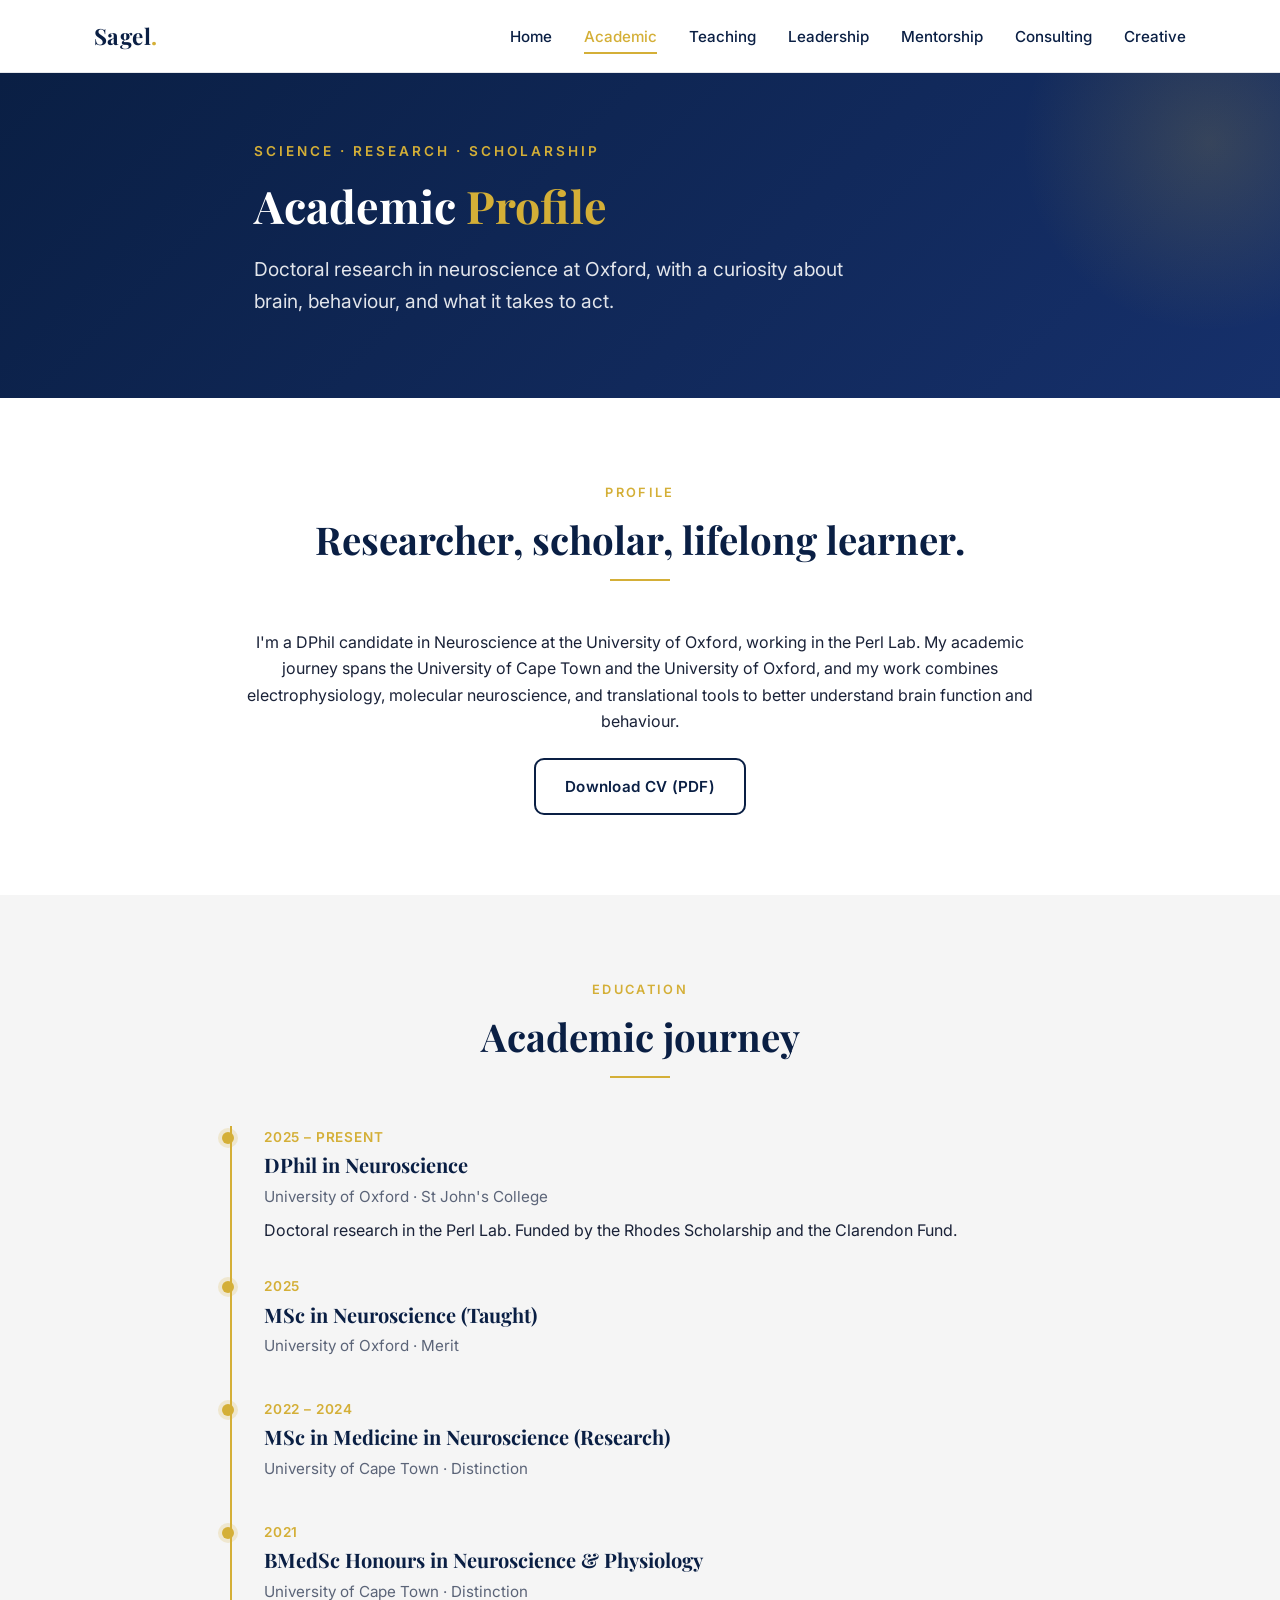
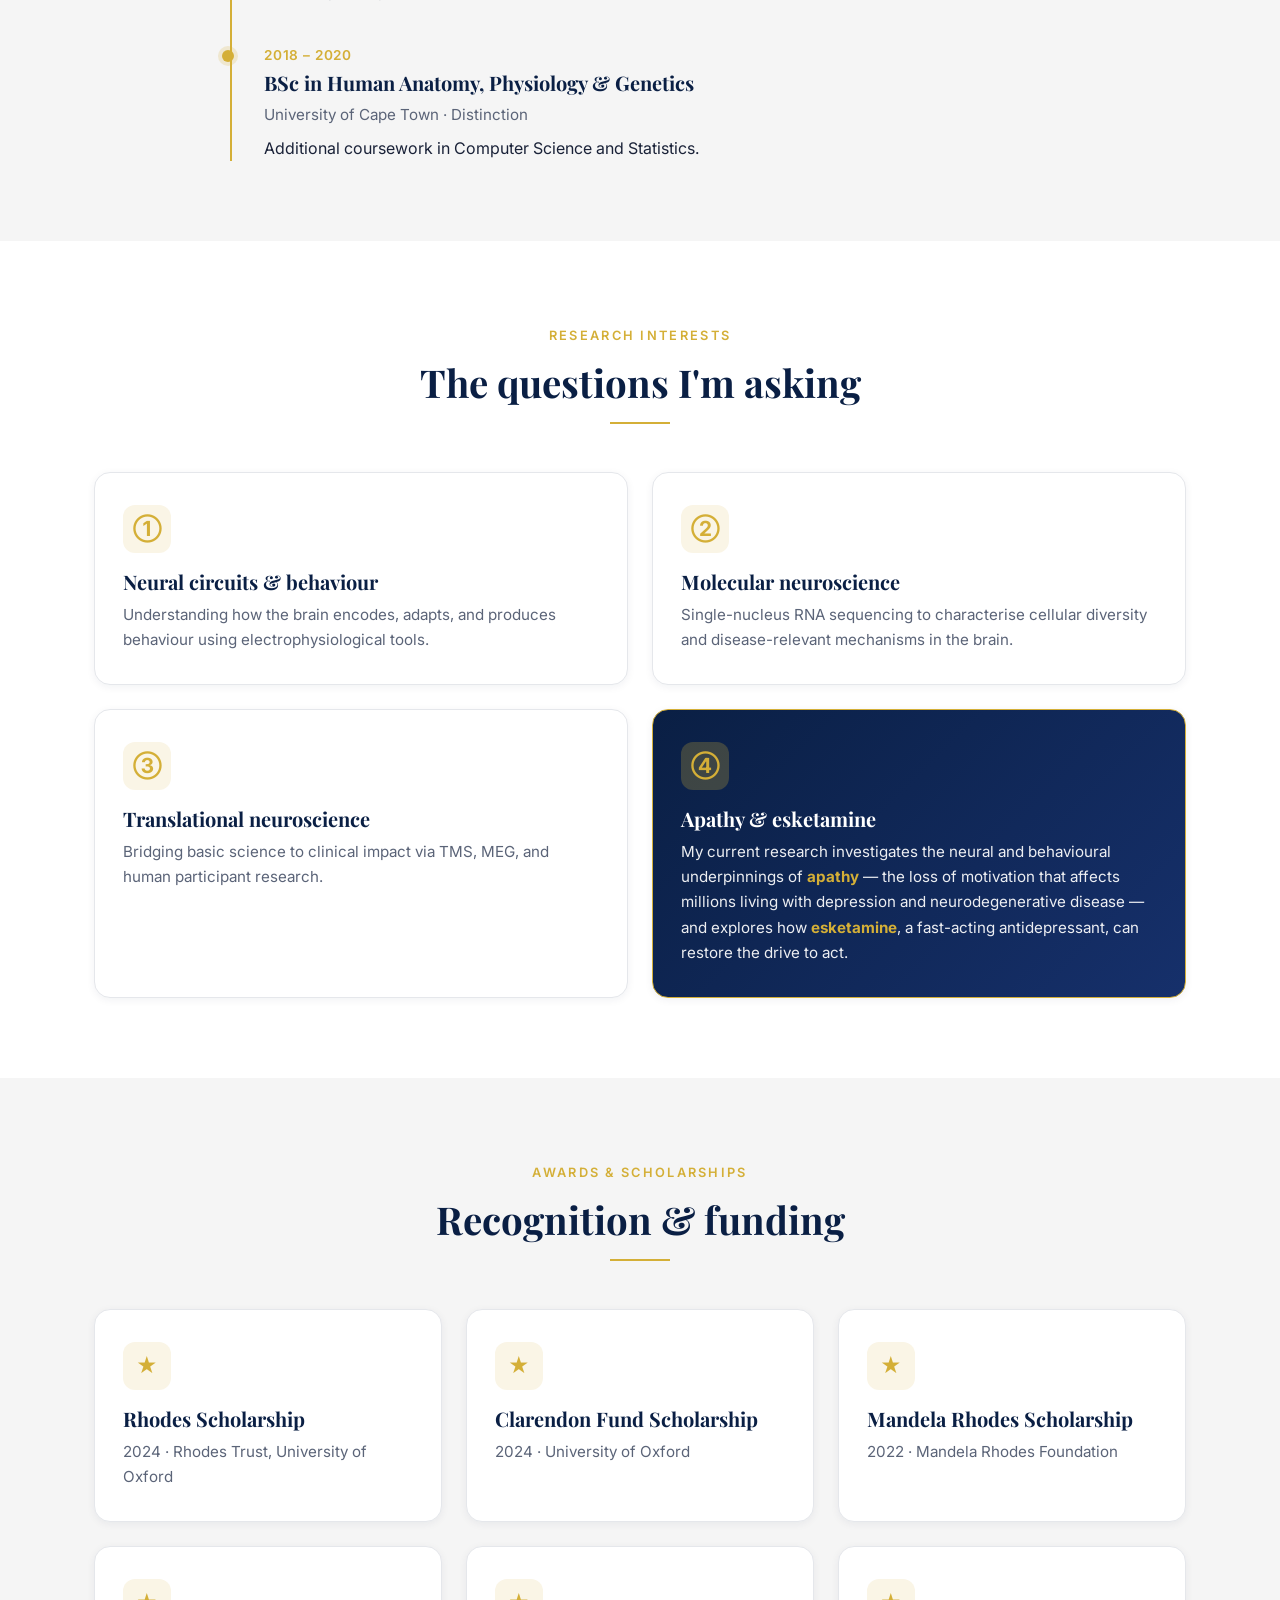
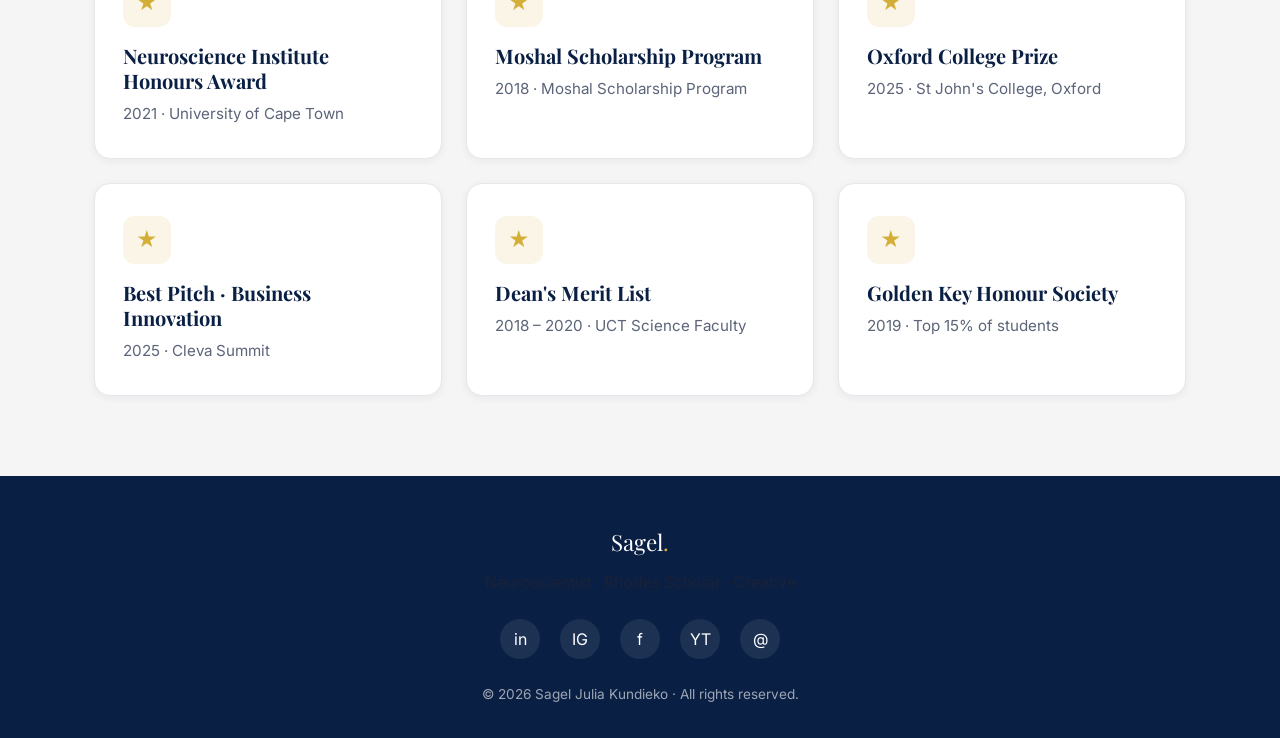
==== academic.html @ 95f25abe "Add files via upload" ====
<!DOCTYPE html>
<html lang="en">
<head>
  <meta charset="UTF-8" />
  <meta name="viewport" content="width=device-width, initial-scale=1.0" />
  <meta name="description" content="Academic profile and research of Sagel Julia Kundieko — DPhil candidate in Neuroscience, University of Oxford." />
  <meta name="theme-color" content="#0A1F44" />
  <link rel="canonical" href="https://sagelle.github.io/academic.html" />
  <link rel="icon" type="image/svg+xml" href="assets/favicon.svg" />

  <meta property="og:type" content="profile" />
  <meta property="og:url" content="https://sagelle.github.io/academic.html" />
  <meta property="og:title" content="Academic · Sagel Julia Kundieko" />
  <meta property="og:description" content="DPhil in Neuroscience at Oxford. Research on apathy, esketamine, and the neural basis of motivation." />
  <meta property="og:image" content="https://sagelle.github.io/assets/sagel-cover.jpg" />
  <meta name="twitter:card" content="summary_large_image" />
  <meta name="twitter:title" content="Academic · Sagel Julia Kundieko" />
  <meta name="twitter:description" content="DPhil in Neuroscience at Oxford. Research on apathy, esketamine, and the neural basis of motivation." />
  <meta name="twitter:image" content="https://sagelle.github.io/assets/sagel-cover.jpg" />

  <title>Academic · Sagel Julia Kundieko</title>

  <link rel="preconnect" href="https://fonts.googleapis.com">
  <link rel="preconnect" href="https://fonts.gstatic.com" crossorigin>
  <link href="https://fonts.googleapis.com/css2?family=Inter:wght@400;500;600&family=Playfair+Display:wght@600;700&display=swap" rel="stylesheet">
  <link rel="stylesheet" href="styles.css">
</head>
<body>
  <a href="#main-content" class="skip-link">Skip to main content</a>

  <nav class="nav" aria-label="Main navigation">
    <div class="container nav__inner">
      <a class="nav__brand" href="index.html">Sagel<span>.</span></a>
      <button class="nav__toggle" aria-label="Open menu" aria-expanded="false" aria-controls="primary-menu">☰</button>
      <ul class="nav__links" id="primary-menu">
        <li><a href="index.html">Home</a></li>
        <li><a href="academic.html">Academic</a></li>
        <li><a href="teaching.html">Teaching</a></li>
        <li><a href="leadership.html">Leadership</a></li>
        <li><a href="mentorship.html">Mentorship</a></li>
        <li><a href="consulting.html">Consulting</a></li>
        <li><a href="ellezeka.html">Creative</a></li>
      </ul>
    </div>
  </nav>

  <main id="main-content">
    <header class="hero hero--compact">
      <div class="container hero__inner">
        <span class="hero__eyebrow">Science · Research · Scholarship</span>
        <h1>Academic <span>Profile</span></h1>
        <p class="hero__tagline">
          Doctoral research in neuroscience at Oxford, with a curiosity about brain, behaviour,
          and what it takes to act.
        </p>
      </div>
    </header>

    <!-- ============ PROFILE SUMMARY ============ -->
    <section class="section" id="profile">
      <div class="container">
        <div class="section-head">
          <span class="eyebrow">Profile</span>
          <h2>Researcher, scholar, lifelong learner.</h2>
          <hr class="divider-gold">
        </div>
        <div style="max-width:820px; margin:0 auto; text-align:center;">
          <p>
            I'm a DPhil candidate in Neuroscience at the University of Oxford, working in the
            <a href="https://perloxford.com/team-2/" target="_blank" rel="noopener noreferrer">Perl Lab</a>.
            My academic journey spans the University of Cape Town and the University of Oxford,
            and my work combines electrophysiology, molecular neuroscience, and translational
            tools to better understand brain function and behaviour.
          </p>
          <p style="margin-top:1.5rem;">
            <a href="assets/Kundieko-Sagel-Oxford-CV.pdf" class="btn btn--outline" download>Download CV (PDF)</a>
          </p>
        </div>
      </div>
    </section>

    <!-- ============ EDUCATION TIMELINE ============ -->
    <section class="section section--alt" id="education">
      <div class="container">
        <div class="section-head">
          <span class="eyebrow">Education</span>
          <h2>Academic journey</h2>
          <hr class="divider-gold">
        </div>

        <div style="max-width:820px; margin:0 auto;">
          <div class="timeline">
            <div class="timeline__item">
              <div class="timeline__date">2025 – Present</div>
              <h3 class="timeline__title">DPhil in Neuroscience</h3>
              <p class="timeline__place">University of Oxford · St John's College</p>
              <p>Doctoral research in the Perl Lab. Funded by the Rhodes Scholarship and the Clarendon Fund.</p>
            </div>
            <div class="timeline__item">
              <div class="timeline__date">2025</div>
              <h3 class="timeline__title">MSc in Neuroscience (Taught)</h3>
              <p class="timeline__place">University of Oxford · Merit</p>
            </div>
            <div class="timeline__item">
              <div class="timeline__date">2022 – 2024</div>
              <h3 class="timeline__title">MSc in Medicine in Neuroscience (Research)</h3>
              <p class="timeline__place">University of Cape Town · Distinction</p>
            </div>
            <div class="timeline__item">
              <div class="timeline__date">2021</div>
              <h3 class="timeline__title">BMedSc Honours in Neuroscience &amp; Physiology</h3>
              <p class="timeline__place">University of Cape Town · Distinction</p>
            </div>
            <div class="timeline__item">
              <div class="timeline__date">2018 – 2020</div>
              <h3 class="timeline__title">BSc in Human Anatomy, Physiology &amp; Genetics</h3>
              <p class="timeline__place">University of Cape Town · Distinction</p>
              <p>Additional coursework in Computer Science and Statistics.</p>
            </div>
          </div>
        </div>
      </div>
    </section>

    <!-- ============ RESEARCH INTERESTS ============ -->
    <section class="section" id="research">
      <div class="container">
        <div class="section-head">
          <span class="eyebrow">Research interests</span>
          <h2>The questions I'm asking</h2>
          <hr class="divider-gold">
        </div>

        <div class="grid grid--2">
          <article class="card">
            <div class="card__icon" aria-hidden="true">①</div>
            <h3>Neural circuits &amp; behaviour</h3>
            <p>Understanding how the brain encodes, adapts, and produces behaviour using electrophysiological tools.</p>
          </article>
          <article class="card">
            <div class="card__icon" aria-hidden="true">②</div>
            <h3>Molecular neuroscience</h3>
            <p>Single-nucleus RNA sequencing to characterise cellular diversity and disease-relevant mechanisms in the brain.</p>
          </article>
          <article class="card">
            <div class="card__icon" aria-hidden="true">③</div>
            <h3>Translational neuroscience</h3>
            <p>Bridging basic science to clinical impact via TMS, MEG, and human participant research.</p>
          </article>
          <article class="card card--feature">
            <div class="card__icon" aria-hidden="true">④</div>
            <h3>Apathy &amp; esketamine</h3>
            <p>My current research investigates the neural and behavioural underpinnings of <strong>apathy</strong> — the loss of motivation that affects millions living with depression and neurodegenerative disease — and explores how <strong>esketamine</strong>, a fast-acting antidepressant, can restore the drive to act.</p>
          </article>
        </div>
      </div>
    </section>

    <!-- ============ AWARDS & SCHOLARSHIPS ============ -->
    <section class="section section--alt" id="awards">
      <div class="container">
        <div class="section-head">
          <span class="eyebrow">Awards &amp; scholarships</span>
          <h2>Recognition &amp; funding</h2>
          <hr class="divider-gold">
        </div>

        <div class="grid grid--3">
          <a href="https://www.rhodeshouse.ox.ac.uk/scholar-community/rhodes-scholar-bios/rhodes-scholars-class-of-2024/sagel-kundieko/" target="_blank" rel="noopener noreferrer" class="card">
            <div class="card__icon" aria-hidden="true">★</div>
            <h3>Rhodes Scholarship</h3>
            <p>2024 · Rhodes Trust, University of Oxford</p>
          </a>
          <a href="https://www.clarendonscholarsassociation.co.uk/2024" target="_blank" rel="noopener noreferrer" class="card">
            <div class="card__icon" aria-hidden="true">★</div>
            <h3>Clarendon Fund Scholarship</h3>
            <p>2024 · University of Oxford</p>
          </a>
          <a href="https://www.mandelarhodes.org/scholarship/scholars/sagel-kundieko/" target="_blank" rel="noopener noreferrer" class="card">
            <div class="card__icon" aria-hidden="true">★</div>
            <h3>Mandela Rhodes Scholarship</h3>
            <p>2022 · Mandela Rhodes Foundation</p>
          </a>
          <article class="card">
            <div class="card__icon" aria-hidden="true">★</div>
            <h3>Neuroscience Institute Honours Award</h3>
            <p>2021 · University of Cape Town</p>
          </article>
          <article class="card">
            <div class="card__icon" aria-hidden="true">★</div>
            <h3>Moshal Scholarship Program</h3>
            <p>2018 · Moshal Scholarship Program</p>
          </article>
          <article class="card">
            <div class="card__icon" aria-hidden="true">★</div>
            <h3>Oxford College Prize</h3>
            <p>2025 · St John's College, Oxford</p>
          </article>
          <article class="card">
            <div class="card__icon" aria-hidden="true">★</div>
            <h3>Best Pitch · Business Innovation</h3>
            <p>2025 · Cleva Summit</p>
          </article>
          <article class="card">
            <div class="card__icon" aria-hidden="true">★</div>
            <h3>Dean's Merit List</h3>
            <p>2018 – 2020 · UCT Science Faculty</p>
          </article>
          <article class="card">
            <div class="card__icon" aria-hidden="true">★</div>
            <h3>Golden Key Honour Society</h3>
            <p>2019 · Top 15% of students</p>
          </article>
        </div>
      </div>
    </section>
  </main>

  <footer class="footer">
    <div class="container">
      <div class="footer__brand">Sagel<span>.</span></div>
      <p>Neuroscientist · Rhodes Scholar · Creative</p>
      <ul class="footer__socials">
        <li><a href="https://www.linkedin.com/in/sagel-julia-kundieko/" target="_blank" rel="noopener noreferrer" aria-label="LinkedIn">in</a></li>
        <li><a href="https://www.instagram.com/sageljulia/" target="_blank" rel="noopener noreferrer" aria-label="Instagram">IG</a></li>
        <li><a href="https://www.facebook.com/sagel.julia" target="_blank" rel="noopener noreferrer" aria-label="Facebook">f</a></li>
        <li><a href="https://www.youtube.com/@sageljuliakundieko" target="_blank" rel="noopener noreferrer" aria-label="YouTube">YT</a></li>
        <li><a href="mailto:sagelkundieko@gmail.com" aria-label="Email">@</a></li>
      </ul>
      <p class="footer__copy">© <span id="year"></span> Sagel Julia Kundieko · All rights reserved.</p>
    </div>
  </footer>

  <script src="script.js"></script>
</body>
</html>
---- styles.css ----
/* =========================================================
   SAGELLE — Personal Website
   Shared stylesheet
   Palette: Gold #D4AF37 · Deep Blue #0A1F44 · White · Light Grey #F5F5F5
   Fonts:   Playfair Display (headings) · Inter (body)
   ========================================================= */

/* ---------- 1. CSS Variables (theme tokens) ---------- */
:root {
  --gold: #D4AF37;
  --gold-soft: #e8cf7a;
  --blue: #0A1F44;
  --blue-light: #16306b;
  --white: #FFFFFF;
  --grey: #F5F5F5;
  --grey-mid: #e5e7eb;
  --text: #1a2238;
  --muted: #5b6478;

  --font-serif: 'Playfair Display', Georgia, serif;
  --font-sans:  'Inter', -apple-system, BlinkMacSystemFont, 'Segoe UI', sans-serif;

  --radius: 10px;
  --radius-lg: 16px;
  --shadow-sm: 0 2px 8px rgba(10, 31, 68, 0.06);
  --shadow-md: 0 8px 24px rgba(10, 31, 68, 0.10);
  --shadow-lg: 0 16px 40px rgba(10, 31, 68, 0.14);

  --container: 1140px;
  --transition: 0.25s ease;
}

/* ---------- 2. Reset & base ---------- */
* { margin: 0; padding: 0; box-sizing: border-box; }

html { scroll-behavior: smooth; }
body, html { overflow-x: hidden; }

/* Skip-to-content link (accessibility) */
.skip-link {
  position: absolute;
  top: -100px;
  left: 1rem;
  background: var(--gold);
  color: var(--blue);
  padding: 0.75rem 1.25rem;
  border-radius: 6px;
  font-weight: 600;
  z-index: 1000;
  transition: top 0.2s ease;
  text-decoration: none;
}
.skip-link:focus {
  top: 1rem;
  outline: 3px solid var(--blue);
  outline-offset: 2px;
}

/* Visible focus styles for keyboard users */
*:focus-visible {
  outline: 3px solid var(--gold);
  outline-offset: 2px;
  border-radius: 4px;
}
.btn:focus-visible,
.nav__links a:focus-visible {
  outline-offset: 4px;
}

body {
  font-family: var(--font-sans);
  color: var(--text);
  background: var(--white);
  line-height: 1.65;
  font-size: 16px;
  -webkit-font-smoothing: antialiased;
}

img { max-width: 100%; display: block; }
a { color: inherit; text-decoration: none; transition: color var(--transition); }
a:hover { color: var(--gold); }

h1, h2, h3, h4 {
  font-family: var(--font-serif);
  color: var(--blue);
  line-height: 1.25;
  font-weight: 700;
}
h1 { font-size: clamp(2.2rem, 5vw, 3.6rem); }
h2 { font-size: clamp(1.7rem, 3.5vw, 2.4rem); }
h3 { font-size: 1.25rem; }
h4 { font-size: 1.05rem; }

p { color: var(--text); }

/* ---------- 3. Layout helpers ---------- */
.container {
  max-width: var(--container);
  margin: 0 auto;
  padding: 0 1.5rem;
}

.section {
  padding: 5rem 0;
}
.section--alt { background: var(--grey); }
.section--dark { background: var(--blue); color: var(--white); }
.section--dark h2,
.section--dark h3 { color: var(--white); }
.section--dark p { color: rgba(255,255,255,0.85); }

.section-head {
  text-align: center;
  max-width: 720px;
  margin: 0 auto 3rem;
}
.section-head .eyebrow {
  display: inline-block;
  font-size: 0.8rem;
  letter-spacing: 0.18em;
  text-transform: uppercase;
  color: var(--gold);
  font-weight: 600;
  margin-bottom: 0.75rem;
}
.section-head p {
  color: var(--muted);
  margin-top: 0.75rem;
}

/* Thin gold divider */
.divider-gold {
  width: 60px;
  height: 2px;
  background: var(--gold);
  border: none;
  margin: 1rem auto;
}

/* ---------- 4. Navigation ---------- */
.nav {
  position: sticky;
  top: 0;
  z-index: 100;
  background: rgba(255,255,255,0.96);
  backdrop-filter: saturate(180%) blur(8px);
  border-bottom: 1px solid var(--grey-mid);
}
.nav__inner {
  display: flex;
  align-items: center;
  justify-content: space-between;
  height: 72px;
}
.nav__brand {
  font-family: var(--font-serif);
  font-size: 1.4rem;
  font-weight: 700;
  color: var(--blue);
  letter-spacing: 0.02em;
}
.nav__brand span { color: var(--gold); }

.nav__links {
  display: flex;
  gap: 2rem;
  list-style: none;
}
.nav__links a {
  font-size: 0.95rem;
  font-weight: 500;
  color: var(--blue);
  position: relative;
  padding: 0.25rem 0;
}
.nav__links a::after {
  content: '';
  position: absolute;
  left: 0; bottom: -4px;
  width: 0; height: 2px;
  background: var(--gold);
  transition: width var(--transition);
}
.nav__links a:hover::after,
.nav__links a.active::after { width: 100%; }
.nav__links a.active { color: var(--gold); }

.nav__toggle {
  display: none;
  background: none;
  border: none;
  cursor: pointer;
  font-size: 1.5rem;
  color: var(--blue);
}

/* ---------- 5. Buttons ---------- */
.btn {
  display: inline-block;
  padding: 0.85rem 1.8rem;
  border-radius: var(--radius);
  font-weight: 600;
  font-size: 0.95rem;
  letter-spacing: 0.02em;
  cursor: pointer;
  border: 2px solid transparent;
  transition: all var(--transition);
}
.btn--gold {
  background: var(--gold);
  color: var(--blue);
  border-color: var(--gold);
}
.btn--gold:hover {
  background: transparent;
  color: var(--gold);
}
.btn--outline {
  background: transparent;
  color: var(--blue);
  border-color: var(--blue);
}
.btn--outline:hover {
  background: var(--blue);
  color: var(--white);
}
.section--dark .btn--outline,
.hero .btn--outline {
  color: var(--white);
  border-color: var(--white);
  background: rgba(255,255,255,0.05);
}
.section--dark .btn--outline:hover,
.hero .btn--outline:hover {
  background: var(--gold);
  color: var(--blue);
  border-color: var(--gold);
}

/* ---------- 6. Hero ---------- */
.hero {
  background: linear-gradient(135deg, var(--blue) 0%, var(--blue-light) 100%);
  color: var(--white);
  padding: 6rem 0 5rem;
  position: relative;
  overflow: hidden;
}
.hero::before {
  content: '';
  position: absolute;
  top: -120px; right: -120px;
  width: 380px; height: 380px;
  background: radial-gradient(circle, rgba(212,175,55,0.18), transparent 70%);
  border-radius: 50%;
}
.hero__inner { position: relative; max-width: 820px; }
.hero__eyebrow {
  display: inline-block;
  color: var(--gold);
  letter-spacing: 0.22em;
  text-transform: uppercase;
  font-size: 0.85rem;
  font-weight: 600;
  margin-bottom: 1rem;
}
.hero h1 { color: var(--white); margin-bottom: 1.25rem; }
.hero h1 span { color: var(--gold); }
.hero__tagline {
  font-size: 1.2rem;
  color: rgba(255,255,255,0.88);
  margin-bottom: 2rem;
  max-width: 640px;
}
.hero__cta { display: flex; gap: 1rem; flex-wrap: wrap; }

/* Compact hero for sub-pages */
.hero--compact { padding: 4rem 0 3rem; }
.hero--compact h1 { font-size: clamp(1.9rem, 4vw, 2.8rem); }

/* Hero with cover image (home page) */
.hero--with-image { padding: 5rem 0 5rem; }
.hero__grid {
  display: grid;
  grid-template-columns: 1.2fr 1fr;
  gap: 3.5rem;
  align-items: center;
  position: relative;
}
.hero__content { position: relative; z-index: 2; }
.hero__image {
  position: relative;
  z-index: 2;
  aspect-ratio: 4 / 5;
  border-radius: var(--radius-lg);
  overflow: hidden;
  box-shadow: 0 20px 60px rgba(0,0,0,0.35);
  border: 4px solid rgba(212,175,55,0.4);
}
.hero__image img {
  width: 100%;
  height: 100%;
  object-fit: cover;
  display: block;
}
.hero__image-frame {
  position: absolute;
  top: 1.5rem; left: 1.5rem;
  right: -1.5rem; bottom: -1.5rem;
  border: 2px solid var(--gold);
  border-radius: var(--radius-lg);
  z-index: 1;
  pointer-events: none;
}

@media (max-width: 900px) {
  .hero__grid { grid-template-columns: 1fr; gap: 2.5rem; }
  .hero__image { max-width: 360px; margin: 0 auto; }
  .hero__image-frame { display: none; }
}

/* ---------- 7. Cards & grids ---------- */
.grid {
  display: grid;
  gap: 1.5rem;
}
.grid--2 { grid-template-columns: repeat(2, 1fr); }
.grid--3 { grid-template-columns: repeat(3, 1fr); }
.grid--4 { grid-template-columns: repeat(4, 1fr); }

.card {
  background: var(--white);
  border: 1px solid var(--grey-mid);
  border-radius: var(--radius-lg);
  padding: 2rem 1.75rem;
  box-shadow: var(--shadow-sm);
  transition: transform var(--transition), box-shadow var(--transition), border-color var(--transition);
}
.card:hover {
  transform: translateY(-4px);
  box-shadow: var(--shadow-md);
  border-color: var(--gold-soft);
}
.card__icon {
  width: 48px; height: 48px;
  border-radius: 12px;
  background: rgba(212,175,55,0.12);
  color: var(--gold);
  display: flex;
  align-items: center;
  justify-content: center;
  font-size: 1.3rem;
  margin-bottom: 1rem;
  font-weight: 700;
}
.card h3 { margin-bottom: 0.5rem; }
.card p { color: var(--muted); font-size: 0.95rem; }

/* ---------- 8. Bio / About ---------- */
.about {
  display: grid;
  grid-template-columns: 1fr 1.4fr;
  gap: 3rem;
  align-items: start;
}
.about__photo {
  background: var(--grey);
  border-radius: var(--radius-lg);
  aspect-ratio: 3 / 4;
  display: flex;
  align-items: center;
  justify-content: center;
  color: var(--muted);
  font-style: italic;
  border: 1px solid var(--grey-mid);
}
.about__photo-wrap {
  border-radius: var(--radius-lg);
  overflow: hidden;
  aspect-ratio: 3 / 4;
  box-shadow: var(--shadow-md);
  border: 3px solid var(--gold);
  position: relative;
}
.about__img {
  width: 100%; height: 100%;
  object-fit: cover;
  display: block;
}
.about p + p { margin-top: 1rem; }

/* ---------- 9. Timeline (education / experience) ---------- */
.timeline {
  position: relative;
  padding-left: 2rem;
  border-left: 2px solid var(--gold);
}
.timeline__item { position: relative; padding-bottom: 2rem; }
.timeline__item:last-child { padding-bottom: 0; }
.timeline__item::before {
  content: '';
  position: absolute;
  left: -2.6rem;
  top: 0.4rem;
  width: 12px; height: 12px;
  background: var(--gold);
  border-radius: 50%;
  box-shadow: 0 0 0 4px rgba(212,175,55,0.2);
}
.timeline__date {
  font-size: 0.85rem;
  font-weight: 600;
  color: var(--gold);
  letter-spacing: 0.06em;
  text-transform: uppercase;
}
.timeline__title { margin: 0.25rem 0 0.4rem; }
.timeline__place { color: var(--muted); font-size: 0.95rem; margin-bottom: 0.5rem; }

/* ---------- 10. Lists ---------- */
.list-checks { list-style: none; }
.list-checks li {
  position: relative;
  padding-left: 1.75rem;
  margin-bottom: 0.6rem;
  color: var(--text);
}
.list-checks li::before {
  content: '✦';
  position: absolute;
  left: 0; top: 0;
  color: var(--gold);
  font-weight: 700;
}

/* ---------- 11. Skills tags ---------- */
.tags { display: flex; flex-wrap: wrap; gap: 0.6rem; }
.tag {
  background: var(--white);
  border: 1px solid var(--grey-mid);
  color: var(--blue);
  padding: 0.45rem 0.95rem;
  border-radius: 999px;
  font-size: 0.85rem;
  font-weight: 500;
  transition: all var(--transition);
}
.tag:hover {
  background: var(--gold);
  color: var(--blue);
  border-color: var(--gold);
}

/* ---------- 12. Video / portfolio cards ---------- */
.video-card {
  background: var(--white);
  border-radius: var(--radius-lg);
  overflow: hidden;
  border: 1px solid var(--grey-mid);
  box-shadow: var(--shadow-sm);
  transition: transform var(--transition), box-shadow var(--transition);
  display: block;
}
.video-card:hover {
  transform: translateY(-4px);
  box-shadow: var(--shadow-md);
}
.video-card__thumb {
  aspect-ratio: 16 / 9;
  background: linear-gradient(135deg, var(--blue), var(--blue-light));
  position: relative;
  display: flex;
  align-items: center;
  justify-content: center;
}
.video-card__thumb::after {
  content: '▶';
  width: 56px; height: 56px;
  background: var(--gold);
  color: var(--blue);
  border-radius: 50%;
  display: flex;
  align-items: center;
  justify-content: center;
  font-size: 1.25rem;
}
.video-card__body { padding: 1.25rem 1.25rem 1.5rem; }
.video-card__body h3 { font-size: 1.05rem; margin-bottom: 0.25rem; }
.video-card__body p { color: var(--muted); font-size: 0.9rem; }

/* Portfolio (Elle Zeka) */
.portfolio-grid {
  display: grid;
  grid-template-columns: repeat(3, 1fr);
  gap: 1.25rem;
}
.portfolio-item {
  aspect-ratio: 1;
  background: linear-gradient(135deg, var(--grey), #e9ecf2);
  border-radius: var(--radius-lg);
  display: flex;
  align-items: center;
  justify-content: center;
  color: var(--muted);
  font-style: italic;
  border: 1px solid var(--grey-mid);
  transition: transform var(--transition), box-shadow var(--transition);
  cursor: pointer;
  overflow: hidden;
  position: relative;
}
.portfolio-item:hover {
  transform: scale(1.02);
  box-shadow: var(--shadow-md);
}
.portfolio-item:nth-child(3n+1) { background: linear-gradient(135deg, #f1ecde, #e9d8a6); }
.portfolio-item:nth-child(3n+2) { background: linear-gradient(135deg, #dde3ef, #b8c6e3); }
.portfolio-item:nth-child(3n+3) { background: linear-gradient(135deg, var(--grey), #d8dde7); }

/* ---------- 13. Testimonials ---------- */
.quote {
  background: var(--white);
  border-radius: var(--radius-lg);
  border: 1px solid var(--grey-mid);
  padding: 2rem;
  position: relative;
  box-shadow: var(--shadow-sm);
}
.quote::before {
  content: '"';
  position: absolute;
  top: 0.4rem; left: 1rem;
  font-family: var(--font-serif);
  font-size: 4rem;
  color: var(--gold);
  line-height: 1;
}
.quote__text { font-style: italic; color: var(--text); margin-bottom: 1rem; padding-left: 0.5rem; }
.quote__author { font-weight: 600; color: var(--blue); padding-left: 0.5rem; }
.quote__role { color: var(--muted); font-size: 0.9rem; padding-left: 0.5rem; }

/* ---------- 14. CTA banner ---------- */
.cta-banner {
  background: linear-gradient(135deg, var(--blue), var(--blue-light));
  color: var(--white);
  padding: 4rem 0;
  text-align: center;
}
.cta-banner h2 { color: var(--white); margin-bottom: 1rem; }
.cta-banner p {
  color: rgba(255,255,255,0.85);
  max-width: 600px;
  margin: 0 auto 2rem;
}

/* ---------- 15. Footer ---------- */
.footer {
  background: var(--blue);
  color: rgba(255,255,255,0.8);
  padding: 3rem 0 2rem;
  text-align: center;
}
.footer__brand {
  font-family: var(--font-serif);
  font-size: 1.4rem;
  color: var(--white);
  margin-bottom: 0.5rem;
}
.footer__brand span { color: var(--gold); }
.footer__socials {
  display: flex;
  justify-content: center;
  gap: 1.25rem;
  margin: 1.5rem 0;
  list-style: none;
}
.footer__socials a {
  width: 40px; height: 40px;
  border-radius: 50%;
  background: rgba(255,255,255,0.08);
  display: flex;
  align-items: center;
  justify-content: center;
  color: var(--white);
  transition: all var(--transition);
}
.footer__socials a:hover {
  background: var(--gold);
  color: var(--blue);
  transform: translateY(-2px);
}
.footer__copy { font-size: 0.85rem; color: rgba(255,255,255,0.6); }

/* ---------- Languages list ---------- */
.languages {
  display: grid;
  grid-template-columns: repeat(5, 1fr);
  gap: 1.25rem;
  max-width: 1000px;
  margin: 0 auto;
}
.language {
  background: var(--white);
  border: 1px solid var(--grey-mid);
  border-top: 3px solid var(--gold);
  border-radius: var(--radius);
  padding: 1.5rem 1rem;
  text-align: center;
  box-shadow: var(--shadow-sm);
  transition: transform var(--transition), box-shadow var(--transition);
}
.language:hover {
  transform: translateY(-3px);
  box-shadow: var(--shadow-md);
}
.language__name {
  font-family: var(--font-serif);
  font-size: 1.2rem;
  font-weight: 700;
  color: var(--blue);
  margin-bottom: 0.35rem;
}
.language__level {
  font-size: 0.82rem;
  color: var(--muted);
  letter-spacing: 0.04em;
  text-transform: uppercase;
}
@media (max-width: 900px) {
  .languages { grid-template-columns: repeat(2, 1fr); }
}
@media (max-width: 480px) {
  .languages { grid-template-columns: 1fr; }
}

/* Feature card variant — for highlighted research card */
.card--feature {
  background: linear-gradient(135deg, var(--blue), var(--blue-light));
  color: var(--white);
  border-color: var(--gold);
}
.card--feature h3 { color: var(--white); }
.card--feature p { color: rgba(255,255,255,0.92); }
.card--feature strong { color: var(--gold); }
.card--feature .card__icon {
  background: rgba(212,175,55,0.25);
  color: var(--gold);
}

/* ---------- 16. Stats row ---------- */
.stats {
  display: grid;
  grid-template-columns: repeat(4, 1fr);
  gap: 2rem;
  text-align: center;
}
.stat__number {
  font-family: var(--font-serif);
  font-size: 2.6rem;
  color: var(--gold);
  font-weight: 700;
  line-height: 1;
}
.stat__label {
  margin-top: 0.5rem;
  color: var(--muted);
  font-size: 0.9rem;
  letter-spacing: 0.04em;
  text-transform: uppercase;
}
.section--dark .stat__label { color: rgba(255,255,255,0.75); }

/* ---------- 17. Two-column content ---------- */
.two-col {
  display: grid;
  grid-template-columns: 1fr 1fr;
  gap: 3rem;
  align-items: start;
}

/* ---------- 18. Responsive ---------- */
@media (max-width: 960px) {
  .grid--3, .grid--4 { grid-template-columns: repeat(2, 1fr); }
  .about, .two-col { grid-template-columns: 1fr; }
  .stats { grid-template-columns: repeat(2, 1fr); }
  .portfolio-grid { grid-template-columns: repeat(2, 1fr); }
}
@media (max-width: 640px) {
  .section { padding: 3.5rem 0; }
  .grid--2, .grid--3, .grid--4 { grid-template-columns: 1fr; }
  .portfolio-grid { grid-template-columns: 1fr; }
  .stats { grid-template-columns: 1fr 1fr; gap: 1.25rem; }
  .stat__number { font-size: 2rem; }

  /* Hero eyebrow — relax letter-spacing on small screens to avoid awkward wraps */
  .hero__eyebrow {
    letter-spacing: 0.08em;
    font-size: 0.72rem;
  }
  .section-head .eyebrow {
    letter-spacing: 0.1em;
    font-size: 0.72rem;
  }

  /* Mobile nav */
  .nav__toggle { display: block; }
  .nav__links {
    position: absolute;
    top: 72px;
    left: 0; right: 0;
    background: var(--white);
    flex-direction: column;
    padding: 1.5rem;
    gap: 1rem;
    border-bottom: 1px solid var(--grey-mid);
    box-shadow: var(--shadow-md);
    display: none;
  }
  .nav__links.is-open { display: flex; }
  .hero__cta { flex-direction: column; gap: 0.75rem; }
  .hero__cta .btn { width: 100%; text-align: center; }
}

@media (max-width: 480px) {
  .btn { padding: 0.7rem 1.4rem; font-size: 0.9rem; }
  .hero__cta .btn { padding: 0.75rem 1.25rem; }
  h1 { font-size: clamp(1.7rem, 7vw, 2.2rem); }
  .hero__tagline { font-size: 1rem; }
}
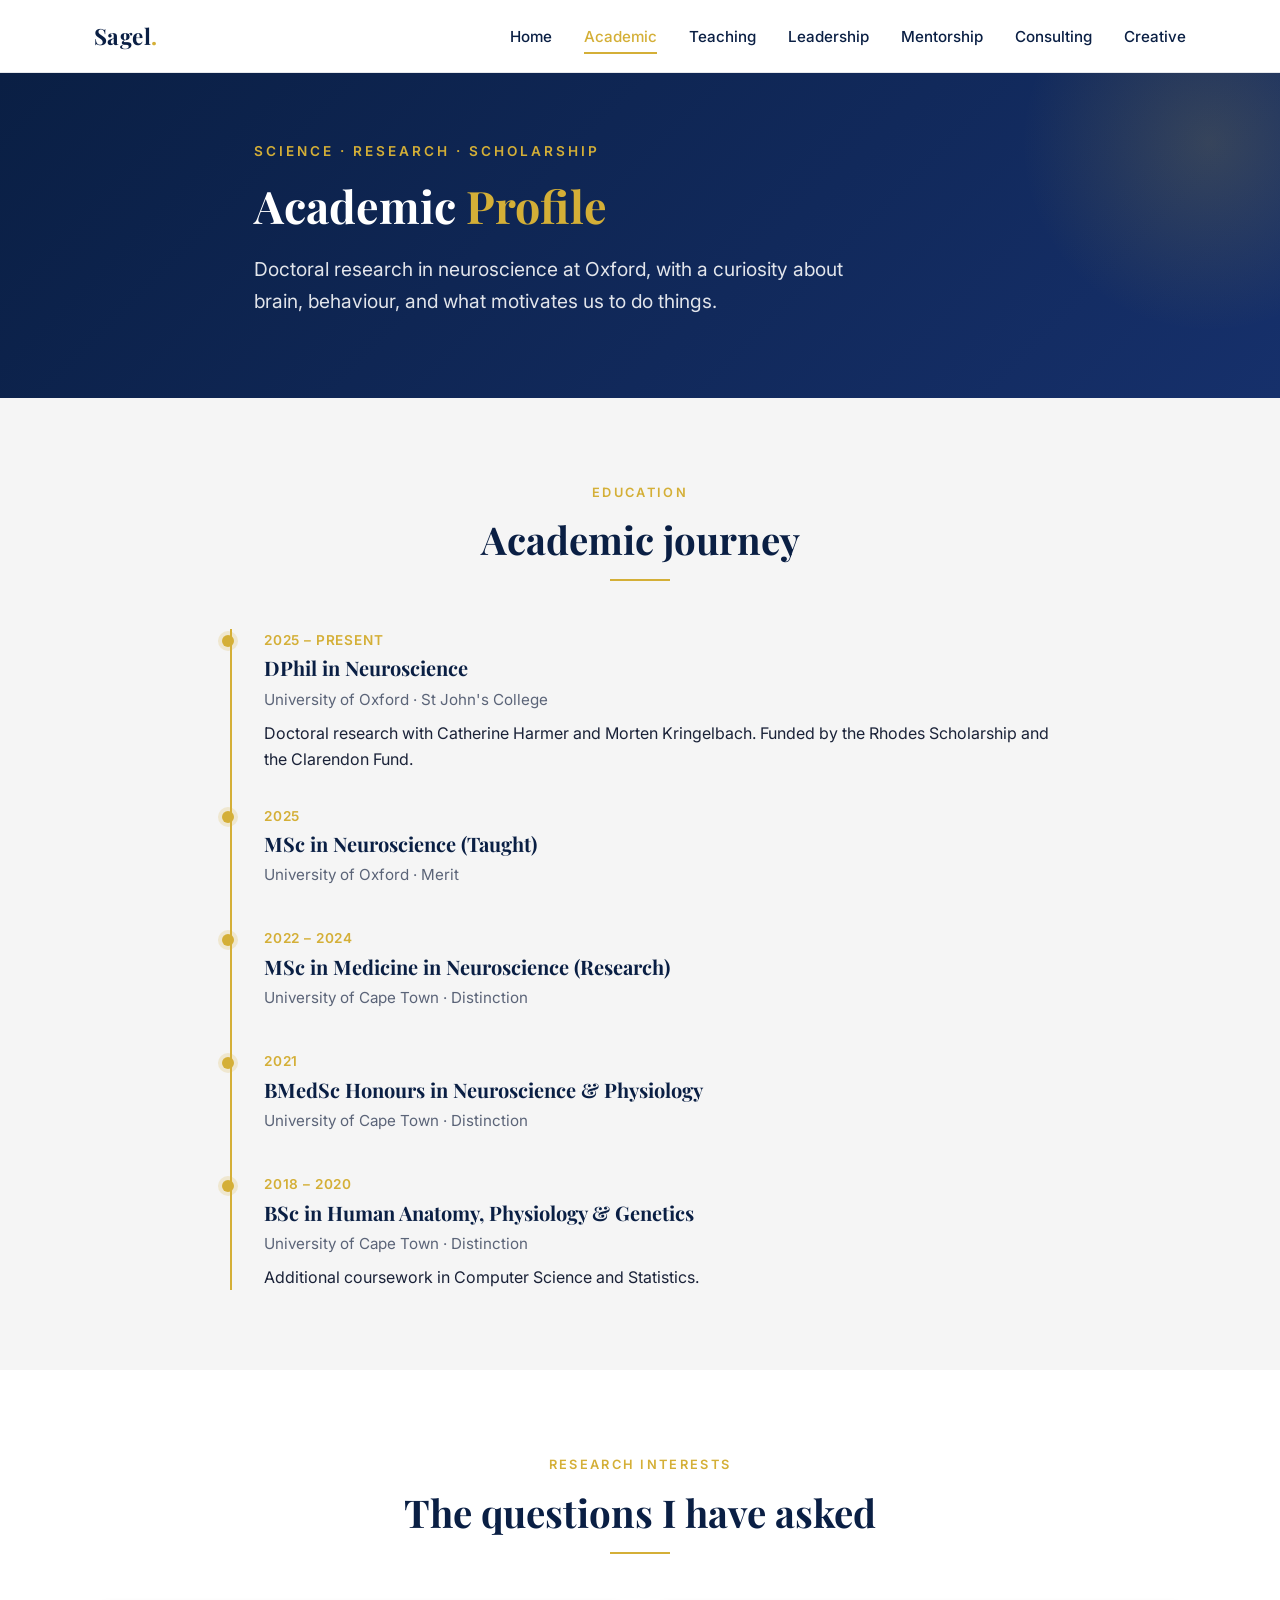
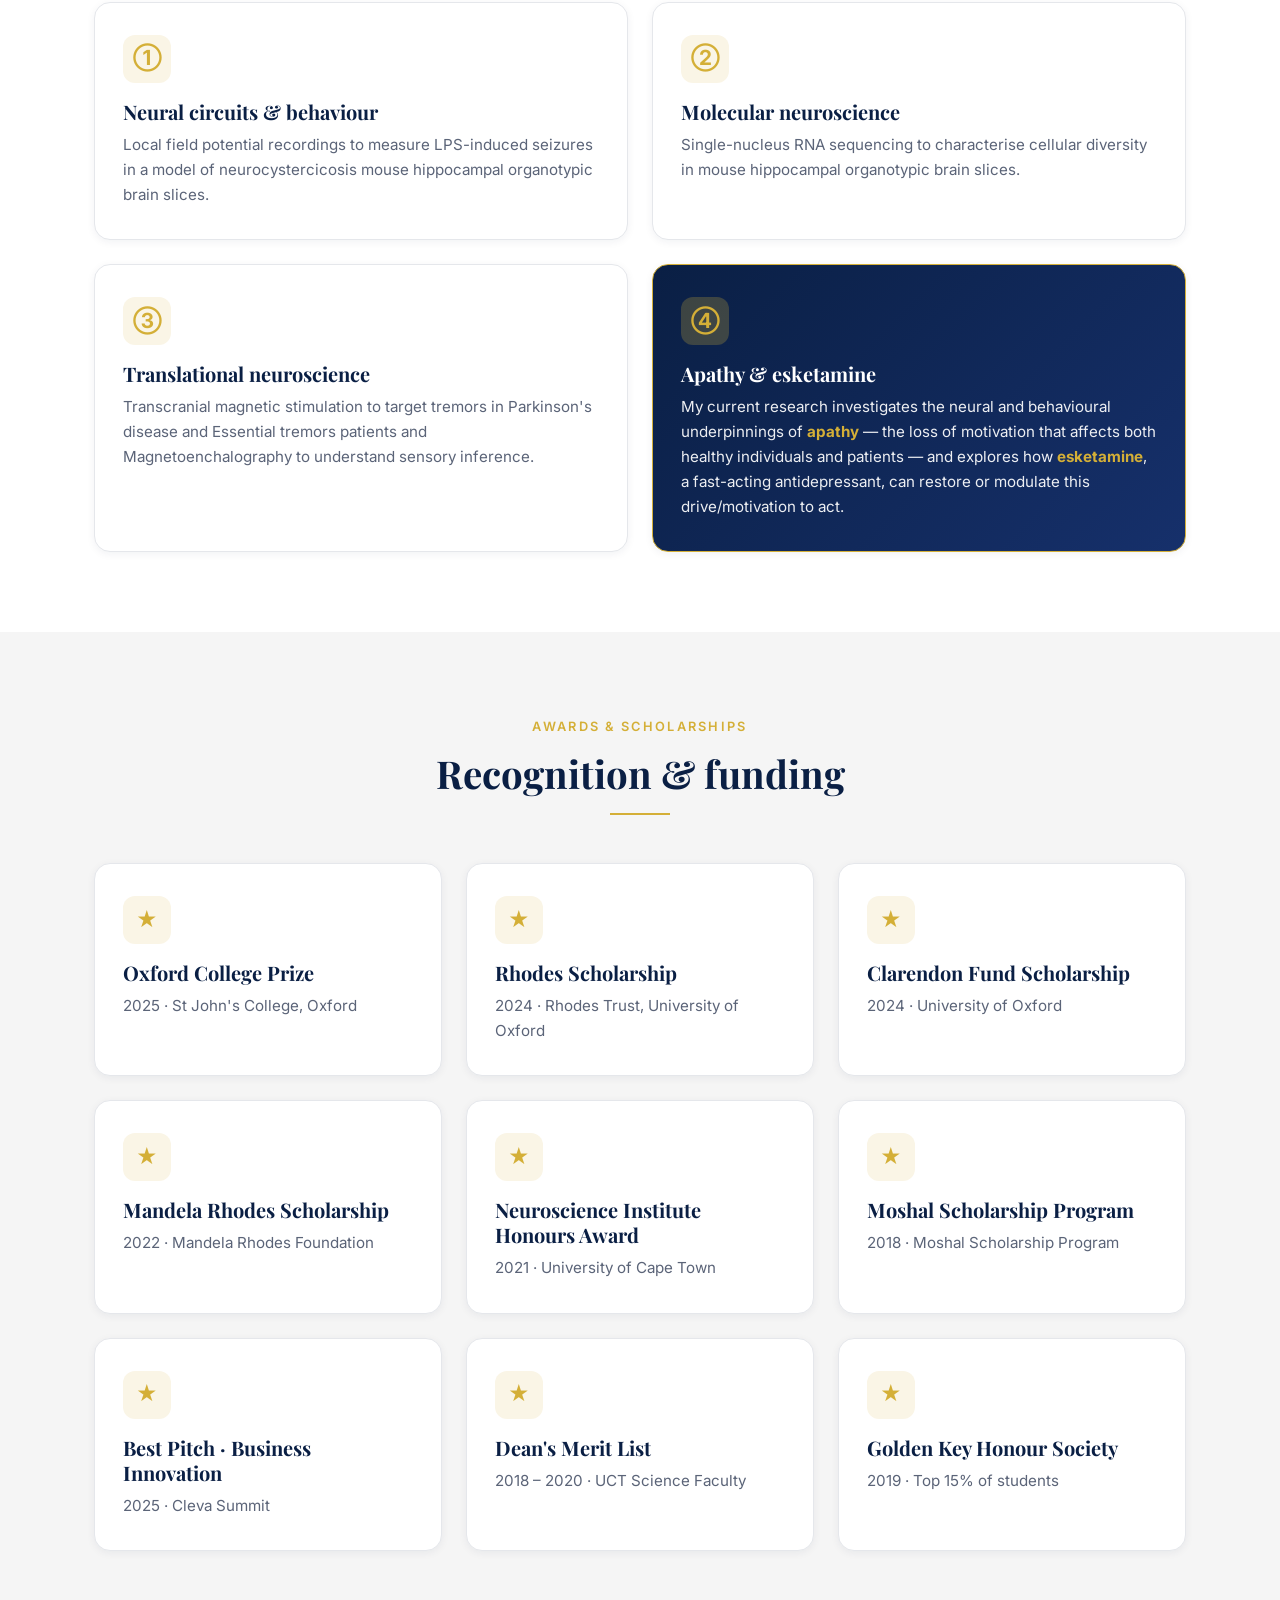
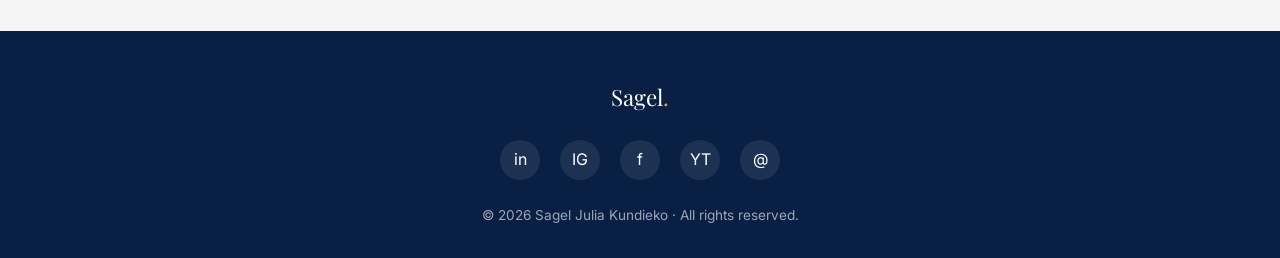
==== commit 9e50c309: "Add files via upload" ====
--- a/academic.html
+++ b/academic.html
@@ -51,33 +51,10 @@
         <h1>Academic <span>Profile</span></h1>
         <p class="hero__tagline">
           Doctoral research in neuroscience at Oxford, with a curiosity about brain, behaviour,
-          and what it takes to act.
+          and what motivates us to do things.
         </p>
       </div>
     </header>
-
-    <!-- ============ PROFILE SUMMARY ============ -->
-    <section class="section" id="profile">
-      <div class="container">
-        <div class="section-head">
-          <span class="eyebrow">Profile</span>
-          <h2>Researcher, scholar, lifelong learner.</h2>
-          <hr class="divider-gold">
-        </div>
-        <div style="max-width:820px; margin:0 auto; text-align:center;">
-          <p>
-            I'm a DPhil candidate in Neuroscience at the University of Oxford, working in the
-            <a href="https://perloxford.com/team-2/" target="_blank" rel="noopener noreferrer">Perl Lab</a>.
-            My academic journey spans the University of Cape Town and the University of Oxford,
-            and my work combines electrophysiology, molecular neuroscience, and translational
-            tools to better understand brain function and behaviour.
-          </p>
-          <p style="margin-top:1.5rem;">
-            <a href="assets/Kundieko-Sagel-Oxford-CV.pdf" class="btn btn--outline" download>Download CV (PDF)</a>
-          </p>
-        </div>
-      </div>
-    </section>
 
     <!-- ============ EDUCATION TIMELINE ============ -->
     <section class="section section--alt" id="education">
@@ -94,7 +71,7 @@
               <div class="timeline__date">2025 – Present</div>
               <h3 class="timeline__title">DPhil in Neuroscience</h3>
               <p class="timeline__place">University of Oxford · St John's College</p>
-              <p>Doctoral research in the Perl Lab. Funded by the Rhodes Scholarship and the Clarendon Fund.</p>
+              <p>Doctoral research with Catherine Harmer and Morten Kringelbach. Funded by the Rhodes Scholarship and the Clarendon Fund.</p>
             </div>
             <div class="timeline__item">
               <div class="timeline__date">2025</div>
@@ -127,7 +104,7 @@
       <div class="container">
         <div class="section-head">
           <span class="eyebrow">Research interests</span>
-          <h2>The questions I'm asking</h2>
+          <h2>The questions I have asked</h2>
           <hr class="divider-gold">
         </div>
 
@@ -135,22 +112,22 @@
           <article class="card">
             <div class="card__icon" aria-hidden="true">①</div>
             <h3>Neural circuits &amp; behaviour</h3>
-            <p>Understanding how the brain encodes, adapts, and produces behaviour using electrophysiological tools.</p>
+            <p>Local field potential recordings to measure LPS-induced seizures in a model of neurocystercicosis mouse hippocampal organotypic brain slices.</p>
           </article>
           <article class="card">
             <div class="card__icon" aria-hidden="true">②</div>
             <h3>Molecular neuroscience</h3>
-            <p>Single-nucleus RNA sequencing to characterise cellular diversity and disease-relevant mechanisms in the brain.</p>
+            <p>Single-nucleus RNA sequencing to characterise cellular diversity in mouse hippocampal organotypic brain slices.</p>
           </article>
           <article class="card">
             <div class="card__icon" aria-hidden="true">③</div>
             <h3>Translational neuroscience</h3>
-            <p>Bridging basic science to clinical impact via TMS, MEG, and human participant research.</p>
+            <p>Transcranial magnetic stimulation to target tremors in Parkinson's disease and Essential tremors patients and Magnetoenchalography to understand sensory inference.</p>
           </article>
           <article class="card card--feature">
             <div class="card__icon" aria-hidden="true">④</div>
             <h3>Apathy &amp; esketamine</h3>
-            <p>My current research investigates the neural and behavioural underpinnings of <strong>apathy</strong> — the loss of motivation that affects millions living with depression and neurodegenerative disease — and explores how <strong>esketamine</strong>, a fast-acting antidepressant, can restore the drive to act.</p>
+            <p>My current research investigates the neural and behavioural underpinnings of <strong>apathy</strong> — the loss of motivation that affects both healthy individuals and patients — and explores how <strong>esketamine</strong>, a fast-acting antidepressant, can restore or modulate this drive/motivation to act.</p>
           </article>
         </div>
       </div>
@@ -166,6 +143,11 @@
         </div>
 
         <div class="grid grid--3">
+          <article class="card">
+            <div class="card__icon" aria-hidden="true">★</div>
+            <h3>Oxford College Prize</h3>
+            <p>2025 · St John's College, Oxford</p>
+          </article>
           <a href="https://www.rhodeshouse.ox.ac.uk/scholar-community/rhodes-scholar-bios/rhodes-scholars-class-of-2024/sagel-kundieko/" target="_blank" rel="noopener noreferrer" class="card">
             <div class="card__icon" aria-hidden="true">★</div>
             <h3>Rhodes Scholarship</h3>
@@ -193,11 +175,6 @@
           </article>
           <article class="card">
             <div class="card__icon" aria-hidden="true">★</div>
-            <h3>Oxford College Prize</h3>
-            <p>2025 · St John's College, Oxford</p>
-          </article>
-          <article class="card">
-            <div class="card__icon" aria-hidden="true">★</div>
             <h3>Best Pitch · Business Innovation</h3>
             <p>2025 · Cleva Summit</p>
           </article>
@@ -219,7 +196,6 @@
   <footer class="footer">
     <div class="container">
       <div class="footer__brand">Sagel<span>.</span></div>
-      <p>Neuroscientist · Rhodes Scholar · Creative</p>
       <ul class="footer__socials">
         <li><a href="https://www.linkedin.com/in/sagel-julia-kundieko/" target="_blank" rel="noopener noreferrer" aria-label="LinkedIn">in</a></li>
         <li><a href="https://www.instagram.com/sageljulia/" target="_blank" rel="noopener noreferrer" aria-label="Instagram">IG</a></li>
--- a/styles.css
+++ b/styles.css
@@ -471,6 +471,14 @@
   display: flex;
   align-items: center;
   justify-content: center;
+  overflow: hidden;
+}
+.video-card__thumb img {
+  position: absolute;
+  inset: 0;
+  width: 100%;
+  height: 100%;
+  object-fit: cover;
 }
 .video-card__thumb::after {
   content: '▶';
@@ -482,6 +490,14 @@
   align-items: center;
   justify-content: center;
   font-size: 1.25rem;
+}
+.video-card__thumb--split::after { display: none; }
+.video-card__thumb--split img {
+  position: static;
+  width: 50%;
+  height: 100%;
+  object-fit: cover;
+  flex-shrink: 0;
 }
 .video-card__body { padding: 1.25rem 1.25rem 1.5rem; }
 .video-card__body h3 { font-size: 1.05rem; margin-bottom: 0.25rem; }
